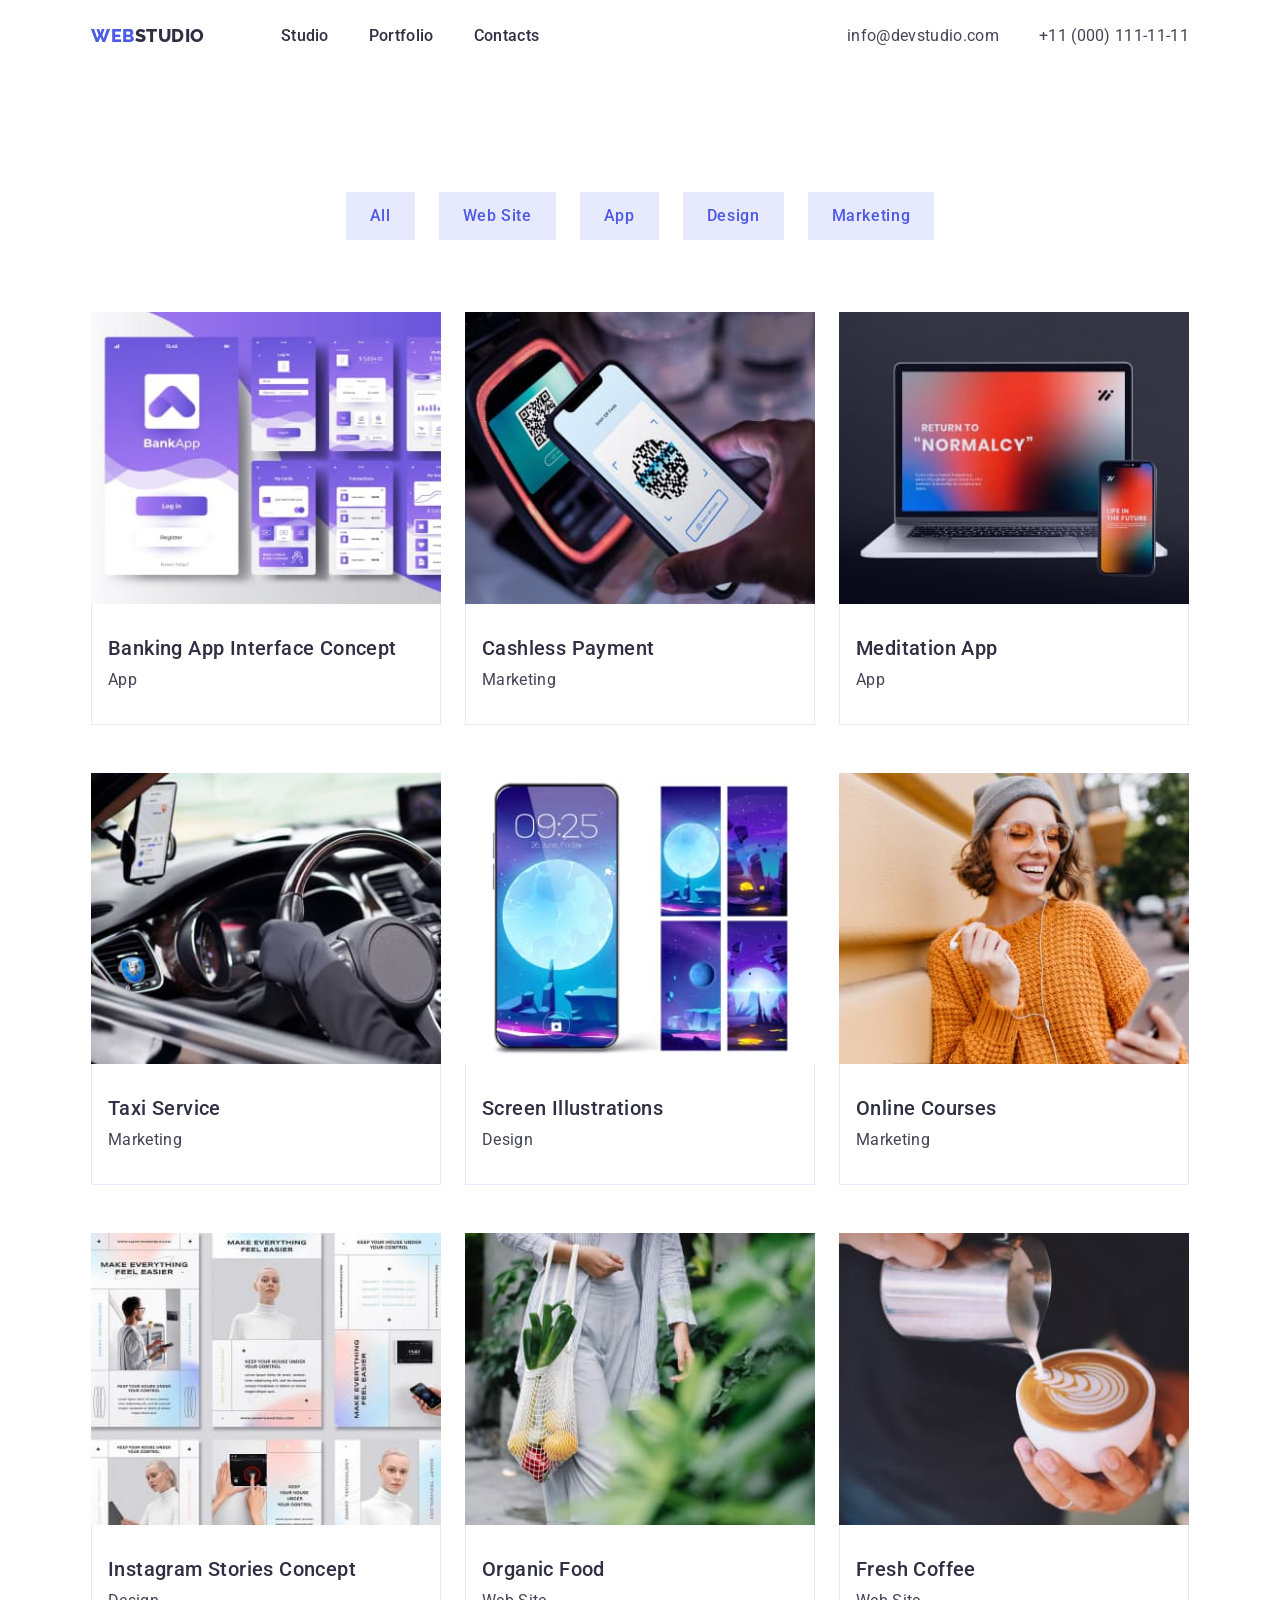
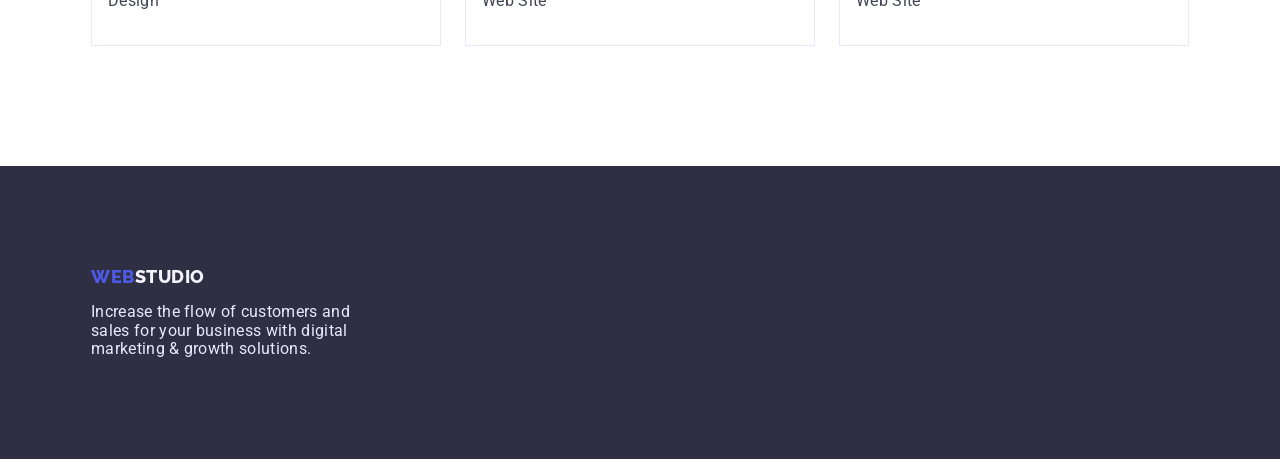
==== portfolio.html @ 5171860f "Initial commit" ====
<!DOCTYPE html>
<html lang="en">

<head>
    <meta charset="UTF-8">
    <meta http-equiv="X-UA-Compatible" content="IE=edge">
    <meta name="viewport" content="width=device-width, initial-scale=1.0">
    <title>WebStudio</title>
    <link rel="preconnect" href="https://fonts.googleapis.com">
    <link rel="preconnect" href="https://fonts.gstatic.com" crossorigin>
    <link
        href="https://fonts.googleapis.com/css2?family=Montserrat:wght@400;700&family=Raleway:wght@800&family=Roboto:wght@400;500;700;900&display=swap"
        rel="stylesheet">
    <link rel="stylesheet" href="https://cdnjs.cloudflare.com/ajax/libs/modern-normalize/1.1.0/modern-normalize.min.css"
        integrity="sha512-wpPYUAdjBVSE4KJnH1VR1HeZfpl1ub8YT/NKx4PuQ5NmX2tKuGu6U/JRp5y+Y8XG2tV+wKQpNHVUX03MfMFn9Q=="
        crossorigin="anonymous" referrerpolicy="no-referrer" />
    <link rel="stylesheet" href="./css/styles.css">
</head>

<body>
    <header>
        <div class="conteiner header-container">
            <nav class="header-all">
                <a href="./index.html" class="header-logo link">Web<span class="header-logo-studio">Studio</span></a>
                <ul class="header-nav list">
                    <li><a href="./index.html" class="nav link">Studio</a></li>
                    <li><a href="./portfolio.html" class="nav link">Portfolio</a></li>
                    <li><a href="" class="nav link">Contacts</a></li>
                </ul>
            </nav>
            <address class="address">
                <ul class="address-list list">
                    <li><a href="mailto:info@devstudio.com" class="header-address link">info@devstudio.com</a></li>
                    <li><a href="tel:+110001111111" class="header-address link">+11 (000) 111-11-11</a></li>
                </ul>
            </address>
        </div>
    </header>
    <main>
        <section class="portfolio section">
            <div class="conteiner">
                <h1 hidden>Portfolio</h1>
                <ul class="filter-list list">
                    <li class="filter-item">
                        <button type="button" class="filter-btn">All</button>
                    </li>
                    <li class="filter-item">
                        <button type="button" class="filter-btn">Web Site</button>
                    </li>
                    <li class="filter-item">
                        <button type="button" class="filter-btn">App</button>
                    </li>
                    <li class="filter-item">
                        <button type="button" class="filter-btn">Design</button>
                    </li>
                    <li class="filter-item">
                        <button type="button" class="filter-btn">Marketing</button>
                    </li>
                </ul>
    
                <ul class="project-list list">
                    <li class="project-item">
                        <a href="" class="link">
                            <img src="./images/img1.jpg" alt="App" width="360" height="300">
                            <div class="project-name">
                                <h2 class="project-title">Banking App Interface Concept</h2>
                                <p class="project-filter">App</p>
                            </div>
                        </a>
                    </li>
                    <li class="project-item">
                        <a href="" class="link">
                            <img src="./images/img2.jpg" alt="Marketing" width="360" height="300">
                            <div class="project-name">
                                <h2 class="project-title">Cashless Payment</h2>
                                <p class="project-filter">Marketing</p>
                            </div>
                        </a>
                    </li>
                    <li class="project-item">
                        <a href="" class="link">
                            <img src="./images/img3.jpg" alt="App" width="360" height="300">
                            <div class="project-name">
                                <h2 class="project-title">Meditation App</h2>
                                <p class="project-filter">App</p>
                            </div>
                        </a>
                    </li>
                    <li class="project-item">
                        <a href="" class="link">
                            <img src="./images/img4.jpg" alt="Marketing" width="360" height="300">
                            <div class="project-name">
                                <h2 class="project-title">Taxi Service</h2>
                                <p class="project-filter">Marketing</p>
                            </div>
                        </a>
                    </li>
                    <li class="project-item">
                        <a href="" class="link">
                            <img src="./images/img5.jpg" alt="Design" width="360" height="300">
                            <div class="project-name">
                                <h2 class="project-title">Screen Illustrations</h2>
                                <p class="project-filter">Design</p>
                            </div>
                        </a>
                    </li>
                    <li class="project-item">
                        <a href="" class="link">
                            <img src="./images/img6.jpg" alt="Marketing" width="360" height="300">
                            <div class="project-name">
                                <h2 class="project-title">Online Courses</h2>
                                <p class="project-filter">Marketing</p>
                            </div>
                        </a>
                    </li>
                    <li class="project-item">
                        <a href="" class="link">
                            <img src="./images/img7.jpg" alt="Design" width="360" height="300">
                            <div class="project-name">
                                <h2 class="project-title">Instagram Stories Concept</h2>
                                <p class="project-filter">Design</p>
                            </div>
                        </a>
                    </li>
                    <li class="project-item">
                        <a href="" class="link">
                            <img src="./images/img8.jpg" alt="Web Site" width="360" height="300">
                            <div class="project-name">
                                <h2 class="project-title">Organic Food</h2>
                                <p class="project-filter">Web Site</p>
                            </div>
                        </a>
                    </li>
                    <li class="project-item">
                        <a href="" class="link">
                            <img src="./images/img9.jpg" alt="Web Site" width="360" height="300">
                            <div class="project-name">
                                <h2 class="project-title">Fresh Coffee</h2>
                                <p class="project-filter">Web Site</p>
                            </div>
                        </a>
                    </li>
                </ul>
            </div >
        </section>
    </main>
    <footer class="footer">
        <div class="conteiner footer-wrap">
            <a href="./index.html" class="header-logo link">Web<span class="footer-logo-studio">Studio</span></a>
            <p class="footer-text">Increase the flow of customers and sales for your business with digital marketing &
                growth solutions.</p>
        </div>
    </footer>
</body>

</html>
---- css/styles.css ----
:root {
    --body-color: #2E2F42;
    --logo-color: #4D5AE5;
    --second-logo-color: #2E2F42;
    --navigation-color: #2E2F42;
    --address-color: #434455;
    --navigation-color-hover: #404BBF;
    --background-color-hero: #2E2F42;
    --hero-btn-color: #ffffff;
    --hero-btn-background-color: #4D5AE5;
    --hero-btn-background-color-hover: #404BBF;
    --hero-title-color: #ffffff;

    --color-iris: #4d5ae5;
    --color-ocean: #404bbf;
    --color-navy-blue: #2e2f42;
    --color-green: #31d0aa;
    --color-slate: #434455;
    --color-light-slate: #8e8f99;
    --color-cornflower: #e7e9fc;
    --color-cloud: #f4f4fd;
    --color-navy-blue-modal: #2e2f42;
    --color-grey: #2e2f42;
}

p, h1, h2, h3, h4, h5, h6, ul {
    margin: 0;
    padding: 0;
}

img {
    max-width: 100%;
    height: auto;
    display: block;
}

button {
    cursor: pointer;
}

body {
    font-family: 'Roboto', sans-serif;
    color: var(--color-slate);
}

.link {
    text-decoration: none;
}

.list {
    list-style: none;
}

.conteiner {
    max-width: 1128px;
    margin: 0 auto;
    padding: 0 15px;
}

.section {
    padding-top: 120px;
    padding-bottom: 120px;
}

.header-logo {
    font-family: 'Raleway', sans-serif;
    font-weight: 800;
    font-size: 18px;
    line-height: 1.17;
    display: flex;
    align-items: center;
    letter-spacing: 0.03em;
    text-transform: uppercase;
    color: var(--logo-color);
    margin-right: 76px;
}

.header-container {
    display: flex;
    padding-top: 24px;
    padding-bottom: 24px;
    justify-content: space-between;
}

.header-all {
    display: flex;
    align-items: center;
}

.header-nav {
    display: flex;
    gap: 40px;
}

.header-logo-studio {
    color: var(--second-logo-color);
}

.nav {
    font-weight: 500;
    font-size: 16px;
    line-height: 1.5;
    letter-spacing: 0.02em;
    color: var(--navigation-color);
}

.address{
    font-style: normal;
}

.address-list {
    display: flex;
    gap: 40px;

}

.header-address {
    font-size: 16px;
    line-height: 1.5;
    letter-spacing: 0.02em;
    color: var(--color-slate);
}

.header-address:hover,
.header-address:focus,
.nav:hover,
.nav:focus,
.nav:active {
    color: var(--color-ocean);
}

/* --------------HERO-------------- */

.hero {
    background-color: var(--background-color-hero);
    padding: 188px 0;
}

.hero-title {
    font-size: 56px;
    line-height: 1.07;
    text-align: center;
    letter-spacing: 0.02em;
    color: var(--hero-title-color);
    max-width: 496px;
    margin: 0 auto 48px;
    
}

.hero-btn {
    font-family: 'Roboto', sans-serif;
    font-weight: 500;
    font-size: 16px;
    line-height: 1.5;
    letter-spacing: 0.04em;
    background-color: var(--hero-btn-background-color);
    box-shadow: 0px 4px 4px rgba(0, 0, 0, 0.15);
    border-radius: 4px;
    color: var(--hero-btn-color);
    width: 169px;
    height: 56px;
    display: block;
    margin: 0 auto;
    border: none;
}

.hero-btn:hover,
.hero-btn:focus {
    background: var(--hero-btn-background-color-hover);
}

/* --------------Strengths-------------- */

.strengths {
    padding-bottom: 0;
}

.strengths-list {
    display: flex;
    gap: 24px;
}

.strengths-item {
    flex-basis: calc((100% - 72px) / 4);
}

.strengths-title {
    font-weight: 500;
    font-size: 20px;
    line-height: 1.2;
    letter-spacing: 0.02em;
    color: var(--color-navy-blue);
}

.strengths-text {
    font-size: 16px;
    line-height: 1.5;
    letter-spacing: 0.02em;
    color: var(--color-slate);
}

/* --------------Doing-------------- */

.doing {
    font-size: 36px;
    line-height: 1.11;
    text-align: center;
    letter-spacing: 0.02em;
    text-transform: capitalize;
    color: var(--color-navy-blue);
    margin-bottom: 72px;
}

.doing-list {
    display: flex;
    gap: 24px;
    justify-content: center;
}

.doing-item {
    flex-basis: calc((100% - 48) / 3);
}

/* --------------Our team-------------- */

.our-team {
    background-color: var(--color-cloud);
}

.our-team-name {
    padding: 32px 16px;
}

.our-team-list {
    display: flex;
    gap: 24px;
}

.our-team-list-wrap {
    
}

.our-team-item {
    background-color: var(--hero-title-color);
    box-shadow: 0px 1px 6px rgba(46, 47, 66, 0.08), 0px 1px 1px rgba(46, 47, 66, 0.16), 0px 2px 1px rgba(46, 47, 66, 0.08);
    border-radius: 0px 0px 4px 4px;
    flex-basis: calc((100% - 72px) / 4);
}

.our-team-title {
    font-size: 36px;
    line-height: 1.11;
    text-align: center;
    letter-spacing: 0.02em;
    text-transform: capitalize;
    color: var(--color-navy-blue);
    margin-bottom: 72px;
}

.our-team-subtitle {
    font-weight: 500;
    font-size: 20px;
    line-height: 1.2;
    text-align: center;
    letter-spacing: 0.02em;
    color: var(--color-navy-blue);
}

.our-team-text {
    font-size: 16px;
    line-height: 1.5;
    text-align: center;
    letter-spacing: 0.02em;
    color: var(--color-slate);
    margin-top: 8px;
}

/* --------------Footer-------------- */

.footer{
    background-color: var(--color-navy-blue);
}

.footer-wrap {
    padding-top: 100px;
    padding-bottom: 100px; 
}

.footer-logo-studio{
    color: var(--color-cloud);
}

.footer-text {
    font-size: 16px;
    line-height: 1.17;
    letter-spacing: 0.02em;
    color: var(--color-cornflower);
    width: 264px;
    margin-top: 16px;
}




/* --------------   START Portfolio   -------------- */

/* --------------Filter-------------- */

.filter-btn{
    background-color: var(--color-cornflower);
    color: var(--color-iris);
    line-height: 1.5;
    font-size: 16px;
    font-weight: 500;
    letter-spacing: 0.04em;
    font-family: 'Roboto', sans-serif;
    padding: 12px 24px;
    border: none;
}

.filter-btn:is(:hover, :focus){
    background-color: var(--color-ocean);
    color: var(--color-cloud);
}

.filter-list {
    display: flex;
    justify-content: center;
    gap: 24px;
    margin-bottom: 72px;
}

.project-list {
    display: flex;
    flex-wrap: wrap;
    column-gap: 24px;
    row-gap: 48px;
}

.project-item {
    flex-basis: calc((100% - 48px) / 3);
    background-color: var(--hero-title-color);
}

.project-name {
    padding: 32px 16px;
    border: 1px solid var(--color-cornflower);
    border-top: 0;
}

.project-title {
    font-weight: 500;
    font-size: 20px;
    line-height: 1.2;
    letter-spacing: 0.02em;
    color: var(--color-navy-blue);
    margin-bottom: 8px;
}

.project-filter{
    font-size: 16px;
    line-height: 1.5;
    letter-spacing: 0.02em;
    color: var(--color-slate);
}
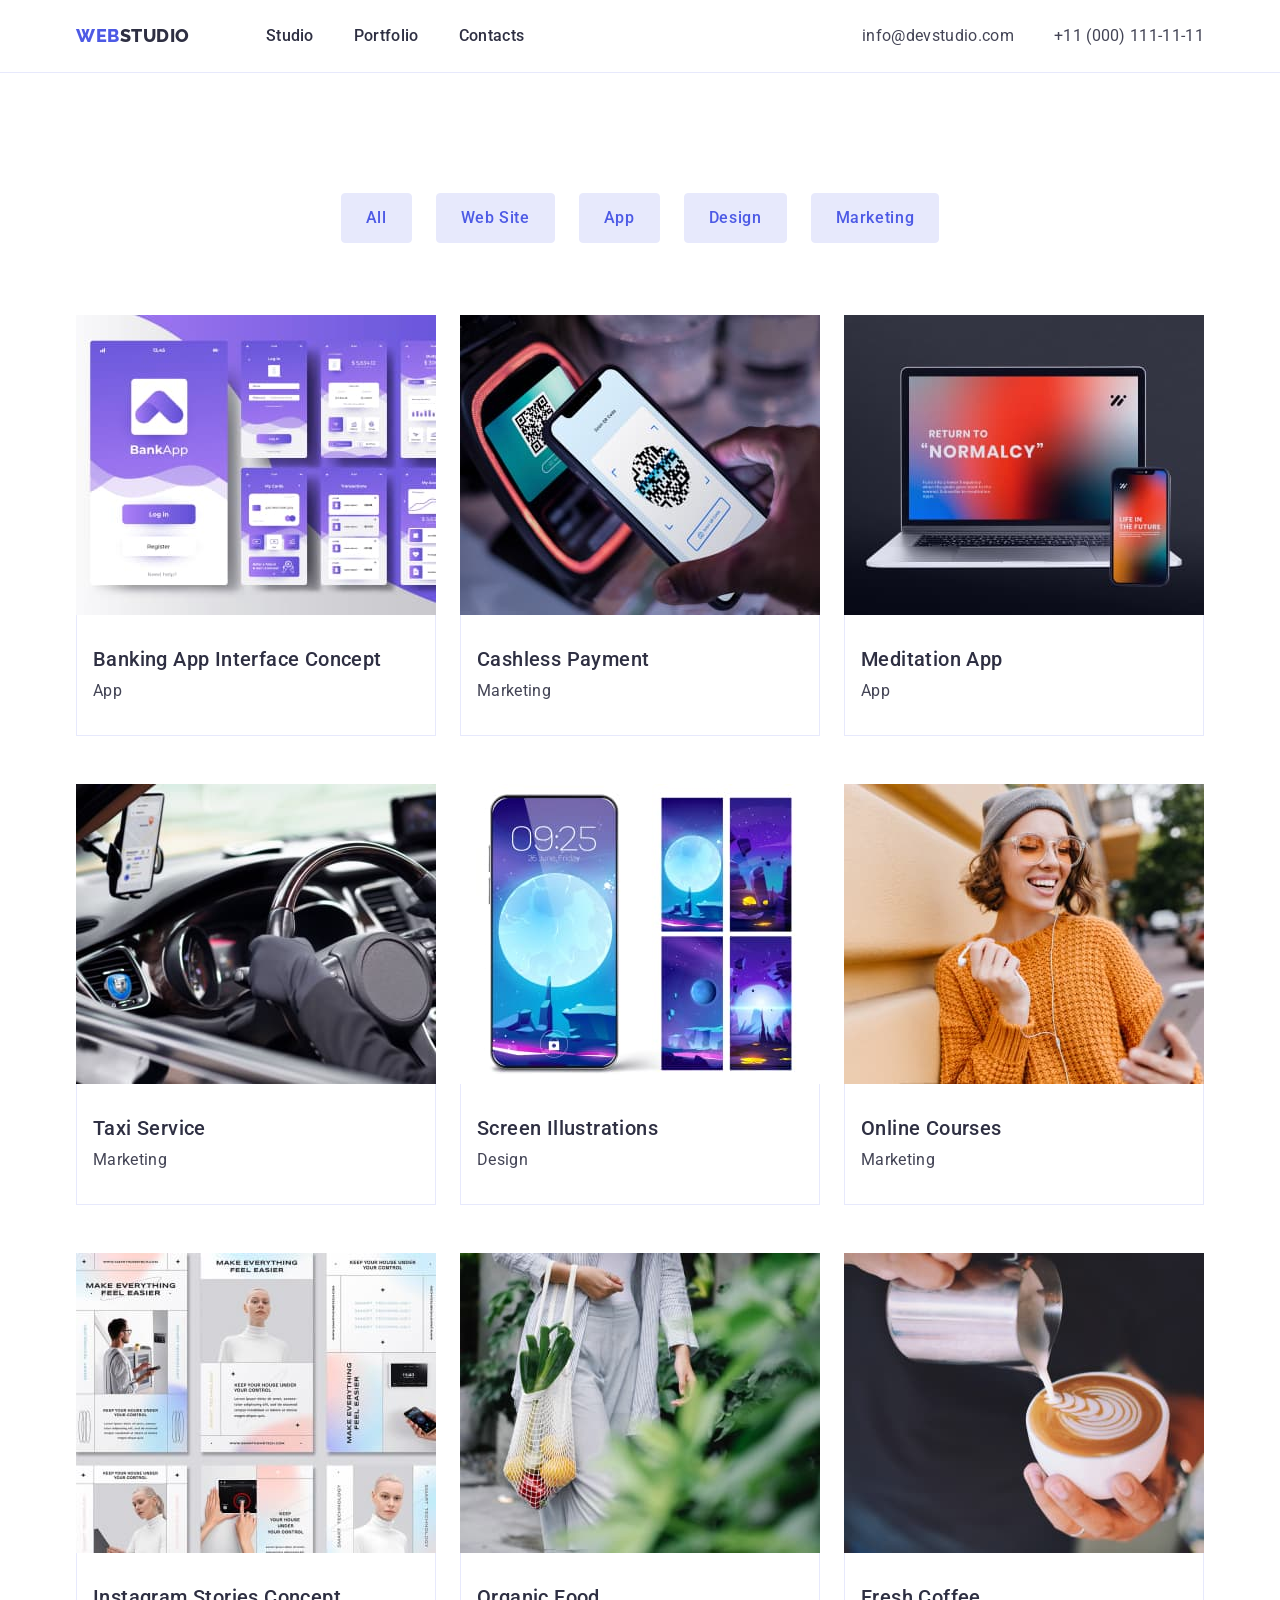
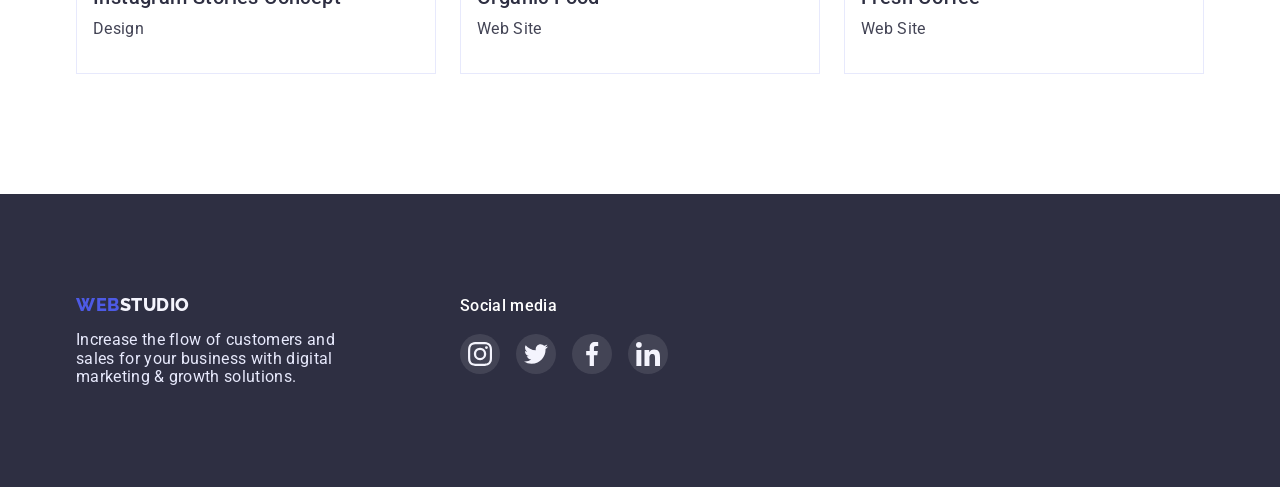
==== commit 7d6704e3: "svg tini" ====
--- a/portfolio.html
+++ b/portfolio.html
@@ -18,7 +18,7 @@
 </head>
 
 <body>
-    <header>
+    <header class="header">
         <div class="conteiner header-container">
             <nav class="header-all">
                 <a href="./index.html" class="header-logo link">Web<span class="header-logo-studio">Studio</span></a>
@@ -57,10 +57,10 @@
                         <button type="button" class="filter-btn">Marketing</button>
                     </li>
                 </ul>
-    
+
                 <ul class="project-list list">
                     <li class="project-item">
-                        <a href="" class="link">
+                        <a href="" class="project-link link">
                             <img src="./images/img1.jpg" alt="App" width="360" height="300">
                             <div class="project-name">
                                 <h2 class="project-title">Banking App Interface Concept</h2>
@@ -69,7 +69,7 @@
                         </a>
                     </li>
                     <li class="project-item">
-                        <a href="" class="link">
+                        <a href="" class="project-link link">
                             <img src="./images/img2.jpg" alt="Marketing" width="360" height="300">
                             <div class="project-name">
                                 <h2 class="project-title">Cashless Payment</h2>
@@ -78,7 +78,7 @@
                         </a>
                     </li>
                     <li class="project-item">
-                        <a href="" class="link">
+                        <a href="" class="project-link link">
                             <img src="./images/img3.jpg" alt="App" width="360" height="300">
                             <div class="project-name">
                                 <h2 class="project-title">Meditation App</h2>
@@ -87,7 +87,7 @@
                         </a>
                     </li>
                     <li class="project-item">
-                        <a href="" class="link">
+                        <a href="" class="project-link link">
                             <img src="./images/img4.jpg" alt="Marketing" width="360" height="300">
                             <div class="project-name">
                                 <h2 class="project-title">Taxi Service</h2>
@@ -96,7 +96,7 @@
                         </a>
                     </li>
                     <li class="project-item">
-                        <a href="" class="link">
+                        <a href="" class="project-link link">
                             <img src="./images/img5.jpg" alt="Design" width="360" height="300">
                             <div class="project-name">
                                 <h2 class="project-title">Screen Illustrations</h2>
@@ -105,7 +105,7 @@
                         </a>
                     </li>
                     <li class="project-item">
-                        <a href="" class="link">
+                        <a href="" class="project-link link">
                             <img src="./images/img6.jpg" alt="Marketing" width="360" height="300">
                             <div class="project-name">
                                 <h2 class="project-title">Online Courses</h2>
@@ -114,7 +114,7 @@
                         </a>
                     </li>
                     <li class="project-item">
-                        <a href="" class="link">
+                        <a href="" class="project-link link">
                             <img src="./images/img7.jpg" alt="Design" width="360" height="300">
                             <div class="project-name">
                                 <h2 class="project-title">Instagram Stories Concept</h2>
@@ -123,7 +123,7 @@
                         </a>
                     </li>
                     <li class="project-item">
-                        <a href="" class="link">
+                        <a href="" class="project-link link">
                             <img src="./images/img8.jpg" alt="Web Site" width="360" height="300">
                             <div class="project-name">
                                 <h2 class="project-title">Organic Food</h2>
@@ -132,7 +132,7 @@
                         </a>
                     </li>
                     <li class="project-item">
-                        <a href="" class="link">
+                        <a href="" class="project-link link">
                             <img src="./images/img9.jpg" alt="Web Site" width="360" height="300">
                             <div class="project-name">
                                 <h2 class="project-title">Fresh Coffee</h2>
@@ -141,14 +141,50 @@
                         </a>
                     </li>
                 </ul>
-            </div >
+            </div>
         </section>
     </main>
     <footer class="footer">
-        <div class="conteiner footer-wrap">
-            <a href="./index.html" class="header-logo link">Web<span class="footer-logo-studio">Studio</span></a>
-            <p class="footer-text">Increase the flow of customers and sales for your business with digital marketing &
-                growth solutions.</p>
+        <div class="footer-conteiner conteiner">
+            <div class="footer-wrap">
+                <a href="./index.html" class="header-logo link">Web<span class="footer-logo-studio">Studio</span></a>
+                <p class="footer-text">Increase the flow of customers and sales for your business with digital marketing
+                    &
+                    growth solutions.</p>
+            </div>
+            <div class="social-media-box">
+                <h3 class="social-media-header">Social media</h3>
+                <ul class="social-media-list list">
+                    <li class="social-media-item">
+                        <a class="social-media-link link" href="">
+                            <svg width="24" heigth="24" class="social-media-icon">
+                                <use href="./images/icons.svg#icon-instagram"></use>
+                            </svg>
+                        </a>
+                    </li>
+                    <li class="social-media-item">
+                        <a class="social-media-link link" href="">
+                            <svg width="24" heigth="24" class="social-media-icon">
+                                <use href="./images/icons.svg#icon-twitter"></use>
+                            </svg>
+                        </a>
+                    </li>
+                    <li class="social-media-item">
+                        <a class="social-media-link link" href="">
+                            <svg width="24" heigth="24" class="social-media-icon">
+                                <use href="./images/icons.svg#icon-facebook"></use>
+                            </svg>
+                        </a>
+                    </li>
+                    <li class="social-media-item">
+                        <a class="social-media-link link" href="">
+                            <svg width="24" heigth="24" class="social-media-icon">
+                                <use href="./images/icons.svg#icon-linkedin"></use>
+                            </svg>
+                        </a>
+                    </li>
+                </ul>
+            </div>
         </div>
     </footer>
 </body>
--- a/css/styles.css
+++ b/css/styles.css
@@ -23,7 +23,14 @@
     --color-grey: #2e2f42;
 }
 
-p, h1, h2, h3, h4, h5, h6, ul {
+p,
+h1,
+h2,
+h3,
+h4,
+h5,
+h6,
+ul {
     margin: 0;
     padding: 0;
 }
@@ -52,7 +59,7 @@
 }
 
 .conteiner {
-    max-width: 1128px;
+    max-width: 1158px;
     margin: 0 auto;
     padding: 0 15px;
 }
@@ -60,6 +67,10 @@
 .section {
     padding-top: 120px;
     padding-bottom: 120px;
+}
+
+.header {
+    border-bottom: 1px solid var(--color-cornflower);
 }
 
 .header-logo {
@@ -80,6 +91,7 @@
     padding-top: 24px;
     padding-bottom: 24px;
     justify-content: space-between;
+
 }
 
 .header-all {
@@ -104,7 +116,7 @@
     color: var(--navigation-color);
 }
 
-.address{
+.address {
     font-style: normal;
 }
 
@@ -133,6 +145,10 @@
 
 .hero {
     background-color: var(--background-color-hero);
+    background-image: linear-gradient(rgba(46, 47, 66, 0.7), rgba(46, 47, 66, 0.7)), url(../images/people-office1.jpg);
+    background-repeat: no-repeat;
+    background-position: center;
+    background-size: cover;
     padding: 188px 0;
 }
 
@@ -144,7 +160,7 @@
     color: var(--hero-title-color);
     max-width: 496px;
     margin: 0 auto 48px;
-    
+
 }
 
 .hero-btn {
@@ -178,18 +194,26 @@
 .strengths-list {
     display: flex;
     gap: 24px;
+    justify-content: center;
 }
 
 .strengths-item {
     flex-basis: calc((100% - 72px) / 4);
 }
 
+.strengths-fon {
+    background-color: var(--color-cloud);
+    padding: 24px 100px;
+    margin-bottom: 8px;
+}
+
 .strengths-title {
     font-weight: 500;
     font-size: 20px;
     line-height: 1.2;
     letter-spacing: 0.02em;
     color: var(--color-navy-blue);
+    margin-bottom: 8px;
 }
 
 .strengths-text {
@@ -234,10 +258,6 @@
 .our-team-list {
     display: flex;
     gap: 24px;
-}
-
-.our-team-list-wrap {
-    
 }
 
 .our-team-item {
@@ -273,20 +293,100 @@
     letter-spacing: 0.02em;
     color: var(--color-slate);
     margin-top: 8px;
+    margin-bottom: 8px;
+}
+
+.team-soc-list {
+    display: flex;
+    justify-content: center;
+    gap: 24px;
+}
+
+.team-soc-item {
+    width: 40px;
+    height: 40px;
+}
+
+.team-soc-link {
+    width: 100%;
+    height: 100%;
+    background-color: var(--color-iris);
+    display: flex;
+    align-items: center;
+    justify-content: center;
+    border-radius: 50%;
+}
+
+.team-soc-link:hover,
+.team-soc-link:focus {
+    background-color: var(--color-ocean);
+}
+
+.customers-title {
+    font-size: 36px;
+    line-height: 1.1px;
+    text-align: center;
+    letter-spacing: 0.02em;
+    text-transform: capitalize;
+    color: var(--color-grey);
+    margin-bottom: 72px;
+}
+
+.customers-list {
+    display: flex;
+    gap: 24px;
+}
+
+.customers-item {
+    width: 168px;
+    height: 88px;
+
+}
+
+.customers-link {
+    width: 100%;
+    height: 100%;
+    display: flex;
+    align-items: center;
+    justify-content: center;
+    color: var(--color-light-slate);
+    border: 1px solid var(--color-light-slate);
+    border-radius: 4px;
+}
+
+.customers-icon {
+    fill: currentColor;
+}
+
+.customers-link:hover,
+.customers-link:focus {
+    border-color: var(--color-ocean);
+}
+
+.customers-link:hover .customers-icon,
+.customers-link:focus .customers-icon {
+    fill: var(--color-ocean);
 }
 
 /* --------------Footer-------------- */
 
-.footer{
+.footer {
     background-color: var(--color-navy-blue);
+
+}
+
+.footer-conteiner {
+    display: flex;
+
 }
 
 .footer-wrap {
     padding-top: 100px;
-    padding-bottom: 100px; 
-}
-
-.footer-logo-studio{
+    padding-bottom: 100px;
+    margin-right: 120px;
+}
+
+.footer-logo-studio {
     color: var(--color-cloud);
 }
 
@@ -299,6 +399,46 @@
     margin-top: 16px;
 }
 
+.social-media-box {
+    padding-top: 100px;
+
+}
+
+.social-media-header {
+    font-weight: 500;
+    font-size: 16px;
+    line-height: 1.5;
+    letter-spacing: 0.02em;
+    color: #FFFFFF;
+    margin-bottom: 16px;
+}
+
+.social-media-list {
+    display: flex;
+    justify-content: center;
+    gap: 16px;
+}
+
+.social-media-item {
+    width: 40px;
+    height: 40px;
+}
+
+.social-media-link {
+    width: 100%;
+    height: 100%;
+    display: flex;
+    align-items: center;
+    justify-content: center;
+    border-radius: 50%;
+    background-color: var(--color-cloud);
+    background: rgba(255, 255, 255, 0.1);
+}
+
+.social-media-link:hover,
+.social-media-link:focus {
+    background-color: var(--color-green);
+}
 
 
 
@@ -306,7 +446,7 @@
 
 /* --------------Filter-------------- */
 
-.filter-btn{
+.filter-btn {
     background-color: var(--color-cornflower);
     color: var(--color-iris);
     line-height: 1.5;
@@ -315,12 +455,17 @@
     letter-spacing: 0.04em;
     font-family: 'Roboto', sans-serif;
     padding: 12px 24px;
-    border: none;
-}
-
-.filter-btn:is(:hover, :focus){
+    border: 1px solid #E7E9FC;
+    border-radius: 4px;
+}
+
+.filter-btn:is(:hover, :focus) {
     background-color: var(--color-ocean);
     color: var(--color-cloud);
+    border: 1px solid var(--color-ocean);
+    box-shadow: 0px 2px 2px 0px #0000001F;
+    box-shadow: 0px 2px 1px 0px #00000014;
+    box-shadow: 0px 3px 1px 0px #0000001A;
 }
 
 .filter-list {
@@ -335,6 +480,14 @@
     flex-wrap: wrap;
     column-gap: 24px;
     row-gap: 48px;
+}
+
+.project-link {
+    display: block;
+}
+
+.project-link .project-name:hover {
+    box-shadow: 0px 1px 6px rgba(46, 47, 66, 0.08), 0px 1px 1px rgba(46, 47, 66, 0.16), 0px 2px 1px rgba(46, 47, 66, 0.08);
 }
 
 .project-item {
@@ -357,9 +510,9 @@
     margin-bottom: 8px;
 }
 
-.project-filter{
+.project-filter {
     font-size: 16px;
     line-height: 1.5;
     letter-spacing: 0.02em;
     color: var(--color-slate);
-}
+}
